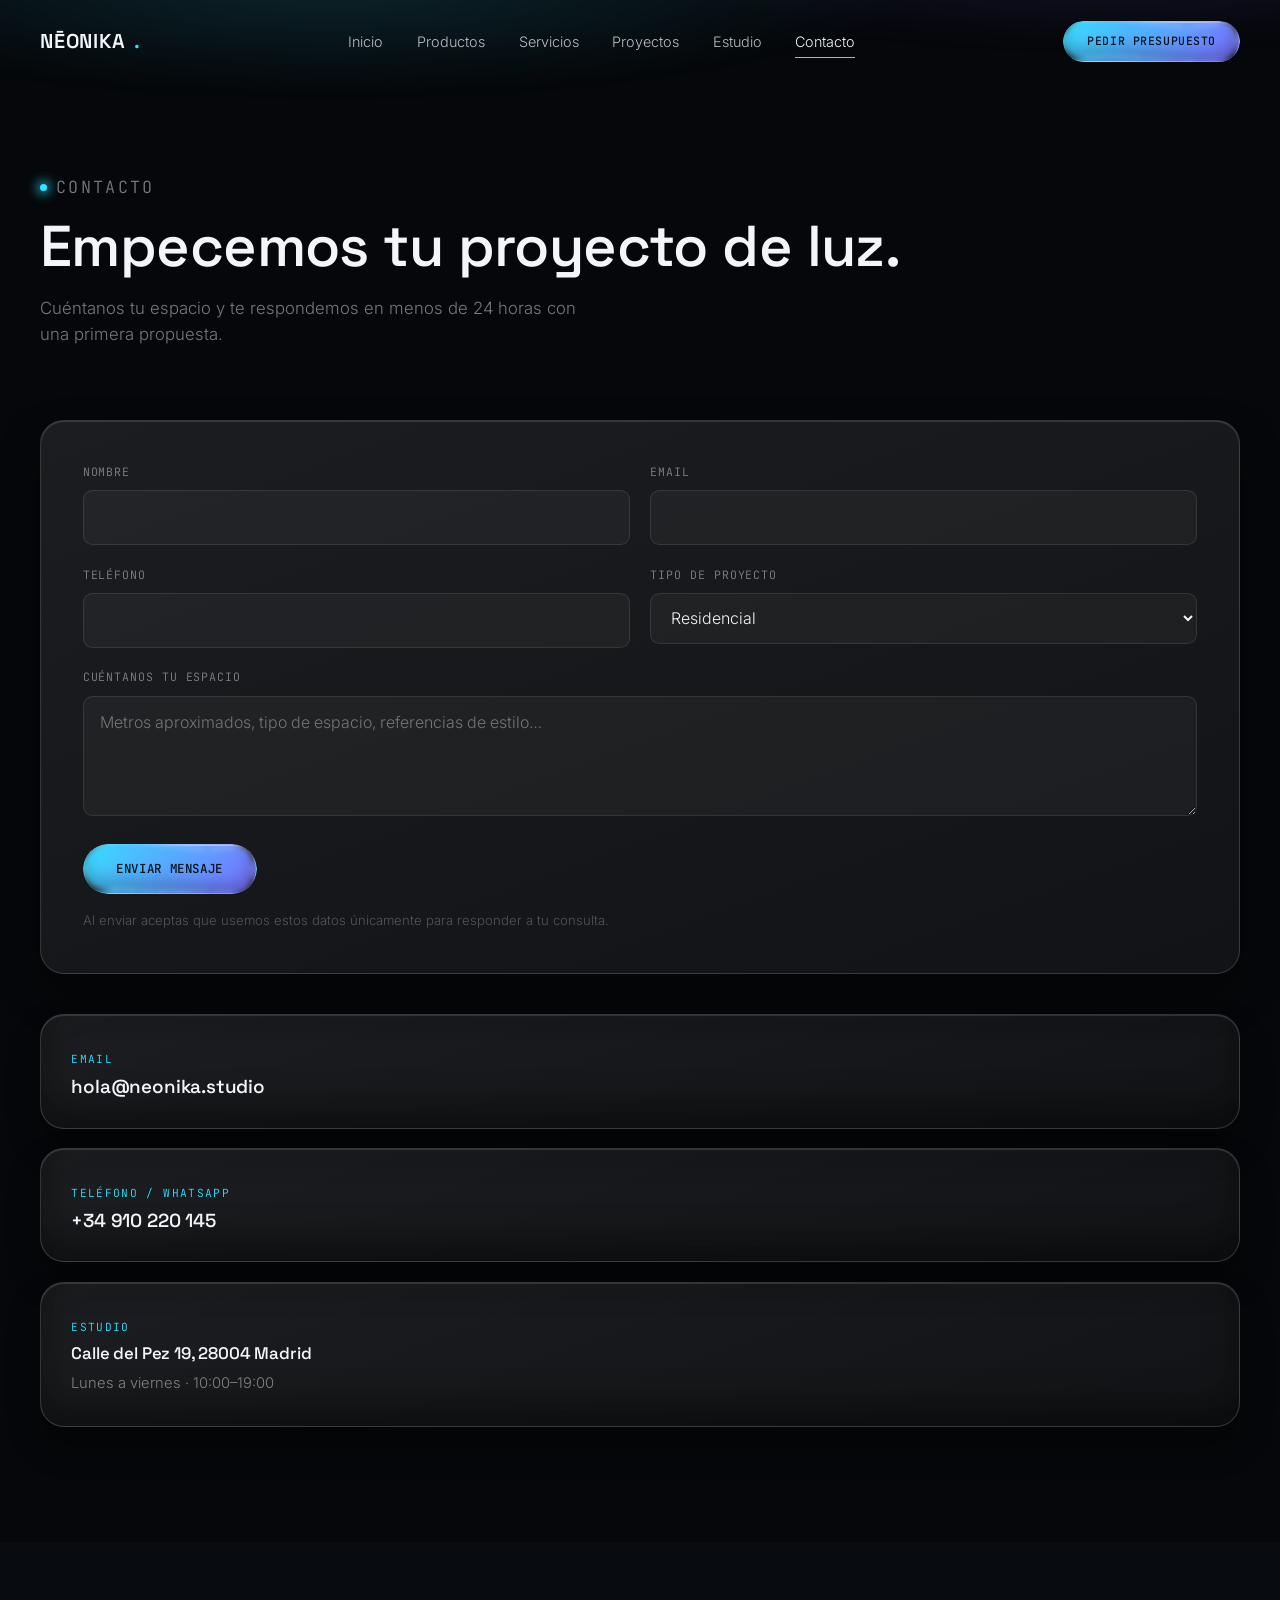
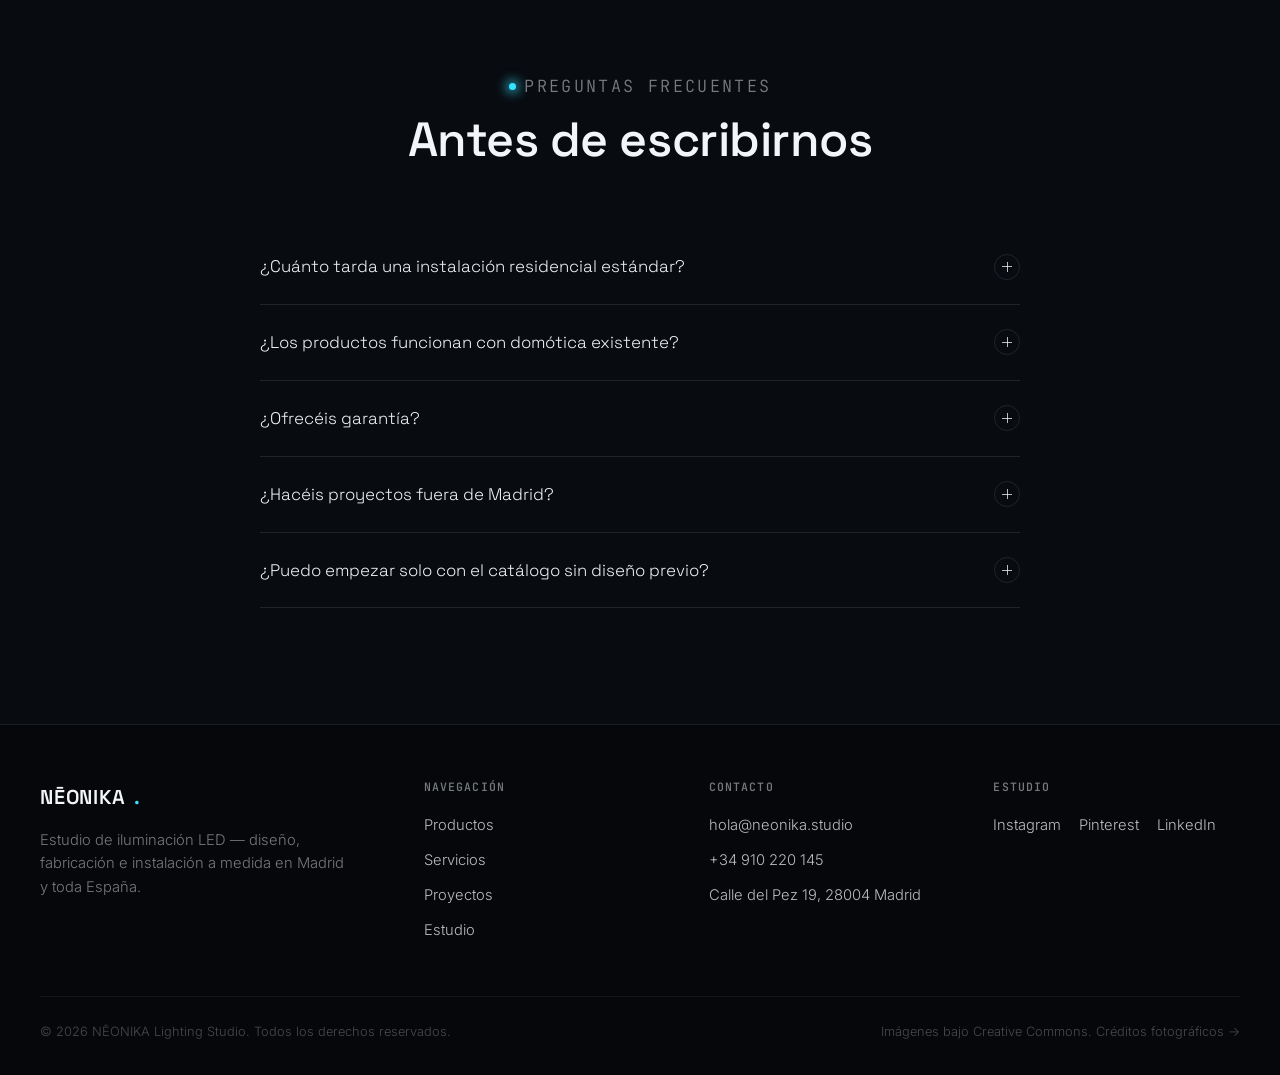
==== contacto.html @ 1927b4bb "Sitio NĒONIKA: estudio de iluminación LED premium 7 páginas estáticas (inicio, productos, servicios," ====
<!doctype html>
<html lang="es">
<head>
  <meta charset="UTF-8" />
  <meta name="viewport" content="width=device-width, initial-scale=1.0" />
  <title>Contacto — NĒONIKA</title>
  <meta name="description" content="Pide tu estudio de iluminación gratuito. Teléfono, email, WhatsApp y formulario de contacto del estudio NĒONIKA." />
  <link rel="icon" href="assets/favicon.svg" type="image/svg+xml" />
  <link rel="preconnect" href="https://fonts.googleapis.com" />
  <link rel="preconnect" href="https://fonts.gstatic.com" crossorigin />
  <link rel="stylesheet" href="https://fonts.googleapis.com/css2?family=Space+Grotesk:wght@500;600;700&family=Inter:wght@300;400;500;600&family=JetBrains+Mono:wght@400;500&display=swap" />
  <link rel="stylesheet" href="styles.css?v=20260702" />
</head>
<body data-page="contacto.html">
  <a class="skip-link" href="#main">Saltar al contenido</a>

  <svg width="0" height="0" style="position:absolute" aria-hidden="true">
    <defs>
      <filter id="glass-distortion" x="-20%" y="-20%" width="140%" height="140%" color-interpolation-filters="sRGB">
        <feTurbulence type="fractalNoise" baseFrequency="0.012 0.018" numOctaves="1" seed="7" result="turbulence" />
        <feGaussianBlur in="turbulence" stdDeviation="2" result="blurredNoise" />
        <feDisplacementMap in="SourceGraphic" in2="blurredNoise" scale="22" xChannelSelector="R" yChannelSelector="B" result="displaced" />
        <feGaussianBlur in="displaced" stdDeviation="2" result="finalBlur" />
        <feComposite in="finalBlur" in2="finalBlur" operator="over" />
      </filter>
    </defs>
  </svg>

  <header class="nav" id="site-nav">
    <div class="container">
      <a href="index.html" class="brand"><span data-brand-name>NĒONIKA</span><span class="brand-dot">.</span></a>
      <nav class="nav-links" data-nav-links aria-label="Navegación principal"></nav>
      <div class="nav-actions">
        <a href="contacto.html" class="btn-glass btn-primary btn-sm">Pedir presupuesto</a>
        <button class="nav-toggle" aria-label="Abrir menú" aria-expanded="false">
          <span></span><span></span><span></span>
        </button>
      </div>
    </div>
  </header>

  <div class="mobile-menu" aria-hidden="true">
    <nav data-mobile-links aria-label="Navegación móvil"></nav>
  </div>

  <main id="main">
    <section class="page-hero">
      <div class="container">
        <p class="kicker">Contacto</p>
        <h1 class="reveal">Empecemos tu proyecto de luz.</h1>
        <p class="reveal">Cuéntanos tu espacio y te respondemos en menos de 24 horas con una primera propuesta.</p>
      </div>
    </section>

    <section class="section" style="padding-top:1rem">
      <div class="container" style="display:grid; gap:2.5rem; grid-template-columns:1fr">
        <form class="form-glass reveal" data-contact-form novalidate>
          <div class="field-row two">
            <div class="field">
              <label for="name">Nombre</label>
              <input id="name" name="name" type="text" required autocomplete="name" />
            </div>
            <div class="field">
              <label for="email">Email</label>
              <input id="email" name="email" type="email" required autocomplete="email" />
            </div>
          </div>
          <div class="field-row two">
            <div class="field">
              <label for="phone">Teléfono</label>
              <input id="phone" name="phone" type="tel" autocomplete="tel" />
            </div>
            <div class="field">
              <label for="type">Tipo de proyecto</label>
              <select id="type" name="type">
                <option value="residencial">Residencial</option>
                <option value="comercial">Comercial / retail</option>
                <option value="arquitectonico">Arquitectónico / fachada</option>
                <option value="otro">Otro</option>
              </select>
            </div>
          </div>
          <div class="field">
            <label for="message">Cuéntanos tu espacio</label>
            <textarea id="message" name="message" required placeholder="Metros aproximados, tipo de espacio, referencias de estilo…"></textarea>
          </div>
          <button type="submit" class="btn-glass btn-primary">Enviar mensaje</button>
          <div class="form-success" data-form-success role="status">Mensaje enviado — te respondemos en menos de 24h.</div>
          <p class="form-note">Al enviar aceptas que usemos estos datos únicamente para responder a tu consulta.</p>
        </form>

        <div class="reveal" style="display:grid; gap:1.2rem; grid-template-columns:1fr">
          <div class="card-glass">
            <span class="eyebrow-mute">Email</span>
            <h3><a data-brand-email href="#">hola@neonika.studio</a></h3>
          </div>
          <div class="card-glass">
            <span class="eyebrow-mute">Teléfono / WhatsApp</span>
            <h3><a data-brand-phone href="#">+34 910 220 145</a></h3>
          </div>
          <div class="card-glass">
            <span class="eyebrow-mute">Estudio</span>
            <h3 data-brand-address style="font-size:1.05rem">Calle del Pez 19, Madrid</h3>
            <p data-brand-hours>Lunes a viernes · 10:00–19:00</p>
          </div>
        </div>
      </div>
    </section>

    <section class="section" style="background:var(--bg-1)">
      <div class="container">
        <div class="section-head center reveal">
          <p class="kicker">Preguntas frecuentes</p>
          <h2>Antes de escribirnos</h2>
        </div>
        <div class="grid-faqs reveal" data-faqs style="margin-inline:auto"></div>
      </div>
    </section>
  </main>

  <footer class="footer">
    <div class="container">
      <div class="footer-grid">
        <div class="footer-brand">
          <a href="index.html" class="brand"><span data-brand-name>NĒONIKA</span><span class="brand-dot">.</span></a>
          <p>Estudio de iluminación LED — diseño, fabricación e instalación a medida en Madrid y toda España.</p>
        </div>
        <div class="footer-col">
          <h4>Navegación</h4>
          <a href="productos.html">Productos</a>
          <a href="servicios.html">Servicios</a>
          <a href="proyectos.html">Proyectos</a>
          <a href="nosotros.html">Estudio</a>
        </div>
        <div class="footer-col">
          <h4>Contacto</h4>
          <a data-brand-email href="#">hola@neonika.studio</a>
          <a data-brand-phone href="#">+34 910 220 145</a>
          <p data-brand-address>Calle del Pez 19, Madrid</p>
        </div>
        <div class="footer-col">
          <h4>Estudio</h4>
          <div class="footer-socials" data-socials></div>
        </div>
      </div>
      <div class="footer-bottom">
        <span>© <span data-brand-year>2026</span> NĒONIKA Lighting Studio. Todos los derechos reservados.</span>
        <span>Imágenes bajo Creative Commons. <a href="creditos.html">Créditos fotográficos →</a></span>
      </div>
    </div>
  </footer>

  <script defer src="lib/gsap.min.js"></script>
  <script defer src="lib/ScrollTrigger.min.js"></script>
  <script defer src="lib/manifest.js"></script>
  <script defer src="main.js?v=20260702"></script>
</body>
</html>
---- styles.css ----
/* =============================================================
   NĒONIKA — Iluminación LED premium
   1. Tokens
   2. Reset & base
   3. Utilities
   4. Typography
   5. Components (nav, buttons, glass frames, cards, forms)
   6. Sections
   7. Effects / animations
   8. Responsive
   9. Reduced motion
   ============================================================= */

/* =============================================================
   1. Tokens
   ============================================================= */
:root {
  --bg:        #05070a;
  --bg-1:      #080b10;
  --bg-2:      #0b0f16;
  --bg-3:      #11161f;
  --bg-4:      #161c27;

  --ink:       #f3f6f9;
  --ink-soft:  rgba(243, 246, 249, 0.76);
  --ink-mute:  rgba(243, 246, 249, 0.48);
  --ink-dim:   rgba(243, 246, 249, 0.28);

  --accent:      #35e2ff;
  --accent-soft: rgba(53, 226, 255, 0.16);
  --accent-2:    #7c6bff;
  --accent-3:    #c165ff;

  --line:      rgba(243, 246, 249, 0.10);
  --line-soft: rgba(243, 246, 249, 0.06);

  --glass-bg:     rgba(255, 255, 255, 0.05);
  --glass-bg-2:   rgba(255, 255, 255, 0.09);
  --glass-border: rgba(255, 255, 255, 0.14);

  --display: "Space Grotesk", "Inter Display", -apple-system, sans-serif;
  --sans:    "Inter", -apple-system, BlinkMacSystemFont, "Segoe UI", system-ui, sans-serif;
  --mono:    "JetBrains Mono", ui-monospace, "SFMono-Regular", monospace;

  --ease-out:    cubic-bezier(0.16, 1, 0.3, 1);
  --ease-in:     cubic-bezier(0.7, 0, 0.84, 0);
  --ease-soft:   cubic-bezier(0.25, 0.46, 0.45, 0.94);
  --ease-bounce: cubic-bezier(0.34, 1.56, 0.64, 1);

  --nav-h: 84px;
  --radius-lg: 1.5rem;
  --radius-md: 1rem;
  --radius-sm: 0.6rem;
  --radius-pill: 999px;

  --container: 1240px;
}

/* =============================================================
   2. Reset & base
   ============================================================= */
*, *::before, *::after { box-sizing: border-box; margin: 0; }
html {
  -webkit-text-size-adjust: 100%;
  tab-size: 2;
  overflow-x: clip;
  scroll-behavior: smooth;
}
body {
  background: var(--bg);
  color: var(--ink);
  font-family: var(--sans);
  font-size: 16px;
  font-weight: 300;
  line-height: 1.6;
  -webkit-font-smoothing: antialiased;
  -moz-osx-font-smoothing: grayscale;
  text-rendering: optimizeLegibility;
  overflow-x: clip;
  overscroll-behavior-y: none;
}
img, svg, video, canvas { display: block; max-width: 100%; }
img { height: auto; }
button { font: inherit; color: inherit; cursor: pointer; border: 0; background: none; }
a { color: inherit; text-decoration: none; }
ul, ol { list-style: none; padding: 0; }
input, textarea, select { font: inherit; color: inherit; }
p { text-wrap: pretty; }
h1, h2, h3, h4 {
  font-family: var(--display);
  font-weight: 550;
  text-wrap: balance;
  line-height: 1.05;
  letter-spacing: -0.01em;
  color: var(--ink);
}
::selection { background: var(--accent); color: var(--bg); }

:focus-visible {
  outline: 2px solid var(--accent);
  outline-offset: 3px;
  border-radius: 4px;
}

/* =============================================================
   3. Utilities
   ============================================================= */
.container {
  width: 100%;
  max-width: var(--container);
  margin-inline: auto;
  padding-inline: 1.25rem;
}
.sr-only {
  position: absolute; width: 1px; height: 1px;
  padding: 0; margin: -1px; overflow: hidden;
  clip: rect(0,0,0,0); white-space: nowrap; border: 0;
}
.skip-link {
  position: fixed; top: -100px; left: 1rem;
  padding: .7rem 1.1rem; background: var(--ink); color: var(--bg);
  z-index: 9999; border-radius: 8px; font-weight: 500;
  transition: top .25s var(--ease-out);
}
.skip-link:focus { top: 1rem; }

.kicker {
  font-family: var(--mono);
  font-size: 0.72rem;
  letter-spacing: 0.14em;
  text-transform: uppercase;
  color: var(--accent);
  display: inline-flex;
  align-items: center;
  gap: 0.55rem;
}
.kicker::before {
  content: "";
  width: 7px; height: 7px;
  border-radius: 50%;
  background: var(--accent);
  box-shadow: 0 0 12px 2px var(--accent);
}

.eyebrow-mute {
  font-family: var(--mono);
  font-size: 0.7rem;
  letter-spacing: 0.12em;
  text-transform: uppercase;
  color: var(--ink-mute);
}

.reveal {
  opacity: 0;
  transform: translateY(28px);
  transition: opacity 0.9s var(--ease-out), transform 0.9s var(--ease-out);
}
.reveal.is-visible { opacity: 1; transform: none; }
.reveal[data-split] { opacity: 1; transform: none; }

.stagger > * { transition-delay: calc(var(--i, 0) * 90ms); }

.section {
  position: relative;
  padding-block: clamp(4rem, 9vw, 8rem);
}
.section-head {
  max-width: 640px;
  margin-bottom: clamp(2.5rem, 5vw, 4rem);
}
.section-head h2 { font-size: clamp(1.9rem, 4vw, 3rem); margin-top: .9rem; }
.section-head p { color: var(--ink-mute); margin-top: 1rem; font-size: 1.05rem; }
.section-head.center { margin-inline: auto; text-align: center; }

.hairline {
  height: 1px;
  background: var(--line);
  border: 0;
}

/* =============================================================
   4. Typography components
   ============================================================= */
.text-gradient {
  background: linear-gradient(120deg, var(--accent) 0%, var(--accent-2) 55%, var(--accent-3) 100%);
  -webkit-background-clip: text;
  background-clip: text;
  color: transparent;
}

/* =============================================================
   5. Components
   ============================================================= */

/* --- Nav --- */
.nav {
  position: fixed;
  inset: 0 0 auto 0;
  z-index: 100;
  height: var(--nav-h);
  display: flex;
  align-items: center;
  background: transparent;
  border-bottom: 1px solid transparent;
  transition: background .4s var(--ease-out), border-color .4s var(--ease-out), backdrop-filter .4s var(--ease-out);
}
.nav.is-solid {
  background: rgba(5, 7, 10, 0.72);
  border-bottom-color: var(--line);
  backdrop-filter: blur(16px) saturate(160%);
  -webkit-backdrop-filter: blur(16px) saturate(160%);
}
.nav .container {
  display: flex;
  align-items: center;
  justify-content: space-between;
  gap: 1.5rem;
}
.brand {
  font-family: var(--display);
  font-weight: 600;
  font-size: 1.25rem;
  letter-spacing: 0.04em;
  display: inline-flex;
  align-items: center;
  gap: .5rem;
}
.brand-dot { color: var(--accent); }
.nav-links {
  display: none;
  align-items: center;
  gap: 2.1rem;
}
.nav-links a {
  position: relative;
  font-size: 0.9rem;
  color: var(--ink-soft);
  padding-block: .3rem;
  transition: color .3s var(--ease-out);
}
.nav-links a::after {
  content: "";
  position: absolute; left: 0; right: 100%; bottom: 0;
  height: 1px;
  background: var(--accent);
  transition: right .35s var(--ease-out);
}
.nav-links a:hover, .nav-links a.active { color: var(--ink); }
.nav-links a:hover::after, .nav-links a.active::after { right: 0; }

.nav-actions { display: flex; align-items: center; gap: 1rem; }
.nav-toggle {
  display: inline-flex;
  flex-direction: column;
  gap: 5px;
  padding: .5rem;
  z-index: 110;
}
.nav-toggle span {
  width: 22px; height: 1.5px;
  background: var(--ink);
  transition: transform .35s var(--ease-out), opacity .35s var(--ease-out);
}
.nav-toggle[aria-expanded="true"] span:nth-child(1) { transform: translateY(6.5px) rotate(45deg); }
.nav-toggle[aria-expanded="true"] span:nth-child(2) { opacity: 0; }
.nav-toggle[aria-expanded="true"] span:nth-child(3) { transform: translateY(-6.5px) rotate(-45deg); }

.mobile-menu {
  position: fixed; inset: 0;
  z-index: 90;
  background: rgba(5, 7, 10, 0.98);
  display: flex;
  flex-direction: column;
  align-items: center;
  justify-content: center;
  gap: 1.6rem;
  opacity: 0;
  pointer-events: none;
  transform: translateY(-12px);
  transition: opacity .4s var(--ease-out), transform .4s var(--ease-out);
}
.mobile-menu.is-open { opacity: 1; pointer-events: auto; transform: none; }
.mobile-menu a { font-family: var(--display); font-size: 1.7rem; color: var(--ink-soft); }
.mobile-menu a:hover, .mobile-menu a.active { color: var(--accent); }

/* --- Liquid glass buttons --- */
.btn-glass {
  position: relative;
  isolation: isolate;
  display: inline-flex;
  align-items: center;
  justify-content: center;
  gap: 0.6rem;
  padding: 0.95rem 2.1rem;
  border-radius: var(--radius-pill);
  font-family: var(--mono);
  font-size: 0.78rem;
  font-weight: 500;
  letter-spacing: 0.05em;
  text-transform: uppercase;
  color: var(--ink);
  overflow: hidden;
  transition: transform .4s var(--ease-out), filter .4s var(--ease-out);
}
.btn-glass:hover { transform: scale(1.045) translateY(-1px); filter: brightness(1.1); }
.btn-glass:active { transform: scale(0.97); }

.btn-glass::before {
  content: "";
  position: absolute;
  inset: 0;
  z-index: -2;
  border-radius: inherit;
  background: linear-gradient(180deg, rgba(255,255,255,0.16), rgba(255,255,255,0.03));
  border: 1px solid var(--glass-border);
  box-shadow:
    inset 0 1px 1px rgba(255,255,255,0.45),
    inset 0 -8px 14px rgba(0,0,0,0.4),
    inset 0 0 18px rgba(0,0,0,0.18),
    0 10px 26px rgba(0,0,0,0.4);
  backdrop-filter: blur(6px) saturate(140%);
  -webkit-backdrop-filter: blur(6px) saturate(140%);
}
.btn-glass::after {
  content: "";
  position: absolute;
  inset: 0;
  z-index: -1;
  border-radius: inherit;
  opacity: 0.9;
  -webkit-backdrop-filter: blur(2px);
  backdrop-filter: blur(2px);
}
@supports (backdrop-filter: url(#a)) {
  .btn-glass::after { backdrop-filter: url(#glass-distortion) blur(2px); }
}

.btn-glass.btn-primary {
  color: #04121a;
}
.btn-glass.btn-primary::before {
  background: linear-gradient(135deg, var(--accent) 0%, var(--accent-2) 100%);
  border-color: rgba(255,255,255,0.35);
  box-shadow:
    inset 0 1px 1px rgba(255,255,255,0.6),
    inset 0 -8px 16px rgba(0,0,0,0.25),
    0 0 0 1px rgba(53,226,255,0.25),
    0 10px 30px rgba(53,226,255,0.28);
}
.btn-glass.btn-primary:hover { filter: brightness(1.08) saturate(1.1); }

.btn-glass.btn-ghost::before {
  background: rgba(255,255,255,0.03);
  box-shadow:
    inset 0 1px 1px rgba(255,255,255,0.18),
    inset 0 -6px 12px rgba(0,0,0,0.3);
}

.btn-glass.btn-sm { padding: 0.7rem 1.5rem; font-size: 0.72rem; }

/* --- Liquid glass image frame --- */
.frame-glass {
  position: relative;
  border-radius: var(--radius-lg);
  overflow: hidden;
  background: var(--bg-3);
  border: 1px solid var(--glass-border);
  box-shadow:
    inset 0 1px 1px rgba(255,255,255,0.22),
    inset 0 -30px 50px rgba(0,0,0,0.5),
    0 24px 50px rgba(0,0,0,0.4);
}
.frame-glass img {
  width: 100%; height: 100%;
  object-fit: cover;
  transition: transform 1s var(--ease-out), filter 1s var(--ease-out);
}
.frame-glass:hover img { transform: scale(1.06); filter: saturate(1.15) brightness(1.05); }
.frame-glass::after {
  content: "";
  position: absolute; inset: 0;
  border-radius: inherit;
  padding: 1px;
  background: linear-gradient(135deg, var(--accent), transparent 45%, var(--accent-3));
  -webkit-mask: linear-gradient(#000 0 0) content-box, linear-gradient(#000 0 0);
  -webkit-mask-composite: xor;
  mask-composite: exclude;
  opacity: 0;
  transition: opacity .6s var(--ease-out);
  pointer-events: none;
}
.frame-glass:hover::after { opacity: 0.65; }
.frame-glass .frame-caption {
  position: absolute; left: 0; right: 0; bottom: 0;
  padding: 1.4rem 1.4rem 1.2rem;
  background: linear-gradient(0deg, rgba(0,0,0,0.75), transparent);
}
.frame-glass .frame-caption .eyebrow-mute { color: var(--accent); }
.frame-glass .frame-caption h3 { font-size: 1.05rem; margin-top: .3rem; }

/* --- Glass card (products / services / faqs) --- */
.card-glass {
  position: relative;
  border-radius: var(--radius-lg);
  padding: 1.9rem;
  background: linear-gradient(160deg, var(--glass-bg-2), var(--glass-bg));
  border: 1px solid var(--glass-border);
  box-shadow:
    inset 0 1px 1px rgba(255,255,255,0.14),
    inset 0 -20px 34px rgba(0,0,0,0.4),
    0 18px 34px rgba(0,0,0,0.32);
  transition: transform .5s var(--ease-out), box-shadow .5s var(--ease-out), border-color .5s var(--ease-out);
}
.card-glass:hover {
  transform: translateY(-6px);
  border-color: rgba(53,226,255,0.35);
  box-shadow:
    inset 0 1px 1px rgba(255,255,255,0.16),
    inset 0 -20px 34px rgba(0,0,0,0.4),
    0 26px 50px rgba(0,0,0,0.4),
    0 0 40px rgba(53,226,255,0.12);
}

.card-visual {
  aspect-ratio: 4 / 3;
  border-radius: var(--radius-md);
  overflow: hidden;
  background: radial-gradient(circle at 30% 20%, rgba(53,226,255,0.16), transparent 60%), var(--bg-4);
  display: flex; align-items: center; justify-content: center;
  margin-bottom: 1.4rem;
  border: 1px solid var(--line);
}
.card-visual img { width: 100%; height: 100%; object-fit: cover; }
.card-visual svg { width: 46%; height: 46%; filter: drop-shadow(0 0 16px rgba(53,226,255,0.55)); }

.card-glass .eyebrow-mute { color: var(--accent); }
.card-glass h3 { font-size: 1.18rem; margin-top: .4rem; }
.card-glass p { color: var(--ink-mute); font-size: 0.92rem; margin-top: .6rem; }
.card-glass .card-foot {
  display: flex; align-items: center; justify-content: space-between;
  margin-top: 1.3rem; padding-top: 1.1rem; border-top: 1px solid var(--line-soft);
}
.card-glass .price { font-family: var(--mono); font-size: 0.85rem; color: var(--ink-soft); }

/* --- Stat --- */
.stat { text-align: center; }
.stat .num {
  font-family: var(--display);
  font-size: clamp(2.2rem, 4.5vw, 3.4rem);
  font-weight: 600;
  color: var(--ink);
}
.stat .num .suffix { color: var(--accent); }
.stat .label { margin-top: .5rem; color: var(--ink-mute); font-size: 0.85rem; }

/* --- Form --- */
.form-glass {
  border-radius: var(--radius-lg);
  padding: clamp(1.6rem, 4vw, 2.6rem);
  background: linear-gradient(160deg, var(--glass-bg-2), var(--glass-bg));
  border: 1px solid var(--glass-border);
  box-shadow: inset 0 1px 1px rgba(255,255,255,0.14), 0 20px 40px rgba(0,0,0,0.35);
}
.field { margin-bottom: 1.3rem; }
.field label {
  display: block;
  font-family: var(--mono);
  font-size: 0.72rem;
  letter-spacing: 0.08em;
  text-transform: uppercase;
  color: var(--ink-mute);
  margin-bottom: .55rem;
}
.field input, .field textarea, .field select {
  width: 100%;
  padding: 0.85rem 1rem;
  background: rgba(255,255,255,0.04);
  border: 1px solid var(--line);
  border-radius: var(--radius-sm);
  color: var(--ink);
  transition: border-color .3s var(--ease-out), background .3s var(--ease-out);
}
.field input:focus, .field textarea:focus, .field select:focus {
  outline: none;
  border-color: var(--accent);
  background: rgba(53,226,255,0.05);
}
.field textarea { resize: vertical; min-height: 120px; }
.field-row { display: grid; gap: 1.3rem; grid-template-columns: 1fr; }
.form-note { font-size: 0.82rem; color: var(--ink-dim); margin-top: 1rem; }
.form-success {
  display: none;
  align-items: center; gap: .7rem;
  padding: 1rem 1.2rem;
  border-radius: var(--radius-sm);
  background: rgba(53,226,255,0.1);
  border: 1px solid rgba(53,226,255,0.3);
  color: var(--accent);
  font-size: 0.9rem;
  margin-top: 1rem;
}
.form-success.is-visible { display: flex; }

/* --- Accordion (FAQ) --- */
.accordion-item {
  border-bottom: 1px solid var(--line);
}
.accordion-trigger {
  width: 100%;
  display: flex; align-items: center; justify-content: space-between;
  gap: 1rem;
  padding: 1.5rem 0;
  text-align: left;
  font-family: var(--display);
  font-size: 1.05rem;
  color: var(--ink);
}
.accordion-trigger .plus {
  flex-shrink: 0;
  width: 26px; height: 26px;
  border-radius: 50%;
  border: 1px solid var(--line);
  display: flex; align-items: center; justify-content: center;
  position: relative;
  transition: transform .4s var(--ease-out), border-color .4s var(--ease-out);
}
.accordion-trigger .plus::before, .accordion-trigger .plus::after {
  content: ""; position: absolute; background: var(--ink-soft);
}
.accordion-trigger .plus::before { width: 10px; height: 1px; }
.accordion-trigger .plus::after { width: 1px; height: 10px; }
.accordion-item.is-open .accordion-trigger .plus { transform: rotate(135deg); border-color: var(--accent); }
.accordion-panel {
  max-height: 0;
  overflow: hidden;
  transition: max-height .5s var(--ease-out);
}
.accordion-panel p { padding-bottom: 1.5rem; color: var(--ink-mute); max-width: 60ch; }

/* --- Testimonial --- */
.testimonial-card {
  padding: 2rem;
  border-radius: var(--radius-lg);
  background: var(--bg-3);
  border: 1px solid var(--line);
}
.testimonial-card .quote-mark {
  font-family: var(--display);
  font-size: 3rem;
  color: var(--accent);
  line-height: 1;
  display: block;
  margin-bottom: .6rem;
}
.testimonial-card p.quote { font-size: 1.02rem; color: var(--ink-soft); }
.testimonial-card .who {
  display: flex; align-items: center; gap: .8rem;
  margin-top: 1.6rem;
}
.avatar-ring {
  width: 42px; height: 42px;
  border-radius: 50%;
  display: flex; align-items: center; justify-content: center;
  font-family: var(--display);
  font-size: 0.82rem;
  color: var(--bg);
  background: linear-gradient(135deg, var(--accent), var(--accent-3));
  flex-shrink: 0;
}
.who .name { font-size: 0.92rem; color: var(--ink); }
.who .role { font-size: 0.8rem; color: var(--ink-dim); }

/* =============================================================
   6. Sections
   ============================================================= */

/* --- Hero (WebGL liquid crystal) --- */
.hero {
  position: relative;
  min-height: 100vh;
  min-height: 100svh;
  display: flex;
  align-items: center;
  overflow: hidden;
  background: var(--bg);
}
#liquid-crystal {
  position: absolute !important;
  inset: 0;
  width: 100% !important;
  height: 100% !important;
  z-index: 0;
}
.hero.no-webgl #liquid-crystal {
  background:
    radial-gradient(ellipse 60% 50% at 30% 30%, rgba(53,226,255,0.22), transparent 60%),
    radial-gradient(ellipse 50% 40% at 75% 65%, rgba(124,107,255,0.20), transparent 60%),
    var(--bg);
}
.hero.no-webgl #lc-canvas { display: none; }

.hero-scrim {
  position: absolute; inset: 0; z-index: 1;
  background: radial-gradient(ellipse 70% 60% at 50% 45%, rgba(5,7,10,0.25) 0%, rgba(5,7,10,0.55) 55%, rgba(5,7,10,0.88) 100%);
  pointer-events: none;
}
.hero-content {
  position: relative;
  z-index: 2;
  width: 100%;
  padding-top: var(--nav-h);
}
.hero-inner { max-width: 780px; }
.hero-title {
  font-size: clamp(2.8rem, 7.5vw, 6rem);
  margin-top: 1.4rem;
  text-shadow: 0 4px 40px rgba(0,0,0,0.5);
}
.hero-sub {
  margin-top: 1.4rem;
  font-size: clamp(1rem, 1.6vw, 1.2rem);
  color: var(--ink-soft);
  max-width: 52ch;
}
.hero-actions {
  margin-top: 2.3rem;
  display: flex;
  flex-wrap: wrap;
  gap: 1rem;
}
.hero-stats {
  position: relative;
  z-index: 2;
  margin-top: clamp(3rem, 8vw, 5rem);
  display: grid;
  grid-template-columns: repeat(2, 1fr);
  gap: 1.6rem 1rem;
  max-width: 640px;
}
.hero-scroll-cue {
  position: absolute; bottom: 2.2rem; left: 50%; transform: translateX(-50%);
  z-index: 2;
  display: flex; flex-direction: column; align-items: center; gap: .6rem;
  color: var(--ink-dim);
  font-family: var(--mono); font-size: 0.68rem; letter-spacing: .12em; text-transform: uppercase;
}
.hero-scroll-cue .line {
  width: 1px; height: 34px;
  background: linear-gradient(180deg, var(--accent), transparent);
  animation: scrollCue 2.2s var(--ease-soft) infinite;
}
@keyframes scrollCue {
  0% { transform: scaleY(0); transform-origin: top; }
  50% { transform: scaleY(1); transform-origin: top; }
  50.01% { transform-origin: bottom; }
  100% { transform: scaleY(0); transform-origin: bottom; }
}

/* --- Page hero (inner pages) --- */
.page-hero {
  position: relative;
  padding-top: calc(var(--nav-h) + 4.5rem);
  padding-bottom: 3.5rem;
  overflow: hidden;
}
.page-hero::before {
  content: "";
  position: absolute; inset: -20% -10% auto -10%;
  height: 70%;
  background: radial-gradient(ellipse 55% 60% at 30% 20%, rgba(53,226,255,0.14), transparent 70%),
              radial-gradient(ellipse 45% 50% at 80% 10%, rgba(124,107,255,0.14), transparent 70%);
  filter: blur(10px);
  pointer-events: none;
}
.page-hero h1 { font-size: clamp(2.2rem, 5vw, 3.6rem); margin-top: 1rem; }
.page-hero p { margin-top: 1.1rem; color: var(--ink-mute); max-width: 56ch; font-size: 1.05rem; }

/* --- Benefits --- */
.benefits-grid {
  display: grid;
  gap: 1.3rem;
  grid-template-columns: 1fr;
}
.benefit-item {
  padding: 1.8rem;
  border-radius: var(--radius-md);
  border: 1px solid var(--line);
  background: var(--bg-2);
  transition: border-color .4s var(--ease-out), background .4s var(--ease-out);
}
.benefit-item:hover { border-color: rgba(53,226,255,0.3); background: var(--bg-3); }
.benefit-item .num { font-family: var(--mono); color: var(--accent); font-size: 0.78rem; }
.benefit-item h3 { font-size: 1.1rem; margin-top: .8rem; }
.benefit-item p { color: var(--ink-mute); font-size: 0.92rem; margin-top: .6rem; }

/* --- Product / gallery grids --- */
.grid-products, .grid-gallery {
  display: grid;
  gap: 1.5rem;
  grid-template-columns: 1fr;
}
.grid-gallery .frame-glass { aspect-ratio: 4/3; }
.grid-testimonials {
  display: grid;
  gap: 1.5rem;
  grid-template-columns: 1fr;
}
.grid-faqs { max-width: 760px; }
.grid-services {
  display: grid;
  gap: 1px;
  background: var(--line);
  border: 1px solid var(--line);
  border-radius: var(--radius-lg);
  overflow: hidden;
}
.service-row {
  background: var(--bg);
  padding: 2.2rem 1.8rem;
  display: grid;
  grid-template-columns: auto 1fr;
  gap: 1.6rem;
  align-items: start;
  transition: background .4s var(--ease-out);
}
.service-row:hover { background: var(--bg-2); }
.service-row .step {
  font-family: var(--mono);
  font-size: 1.4rem;
  color: var(--accent);
}
.service-row h3 { font-size: 1.25rem; }
.service-row p { color: var(--ink-mute); margin-top: .6rem; max-width: 60ch; }

/* --- CTA band --- */
.cta-band {
  position: relative;
  border-radius: var(--radius-lg);
  padding: clamp(2.6rem, 6vw, 5rem);
  text-align: center;
  overflow: hidden;
  background: var(--bg-2);
  border: 1px solid var(--line);
}
.cta-band::before {
  content: "";
  position: absolute; inset: 0;
  background: radial-gradient(ellipse 60% 80% at 50% 100%, rgba(53,226,255,0.16), transparent 70%);
  pointer-events: none;
}
.cta-band h2 { font-size: clamp(1.9rem, 4.2vw, 3rem); max-width: 24ch; margin-inline: auto; }
.cta-band p { color: var(--ink-mute); margin-top: 1rem; max-width: 50ch; margin-inline: auto; }
.cta-band .hero-actions { justify-content: center; margin-top: 2.2rem; }

/* --- Footer --- */
.footer {
  border-top: 1px solid var(--line);
  padding-block: 3.5rem 2rem;
}
.footer-grid {
  display: grid;
  gap: 2.4rem;
  grid-template-columns: 1fr;
}
.footer-brand p { color: var(--ink-mute); margin-top: 1rem; max-width: 34ch; font-size: 0.92rem; }
.footer-col h4 {
  font-family: var(--mono);
  font-size: 0.72rem;
  letter-spacing: 0.1em;
  text-transform: uppercase;
  color: var(--ink-mute);
  margin-bottom: 1rem;
}
.footer-col a, .footer-col p {
  display: block;
  font-size: 0.92rem;
  color: var(--ink-soft);
  padding-block: .35rem;
}
.footer-col a:hover { color: var(--accent); }
.footer-bottom {
  margin-top: 3rem;
  padding-top: 1.6rem;
  border-top: 1px solid var(--line-soft);
  display: flex;
  flex-wrap: wrap;
  gap: 1rem;
  justify-content: space-between;
  font-size: 0.8rem;
  color: var(--ink-dim);
}
.footer-bottom a { color: var(--ink-dim); }
.footer-bottom a:hover { color: var(--accent); }
.footer-socials { display: flex; gap: 1.1rem; }

/* =============================================================
   7. Effects
   ============================================================= */
[data-tilt] { transform-style: preserve-3d; will-change: transform; }

.mouse-glow {
  position: fixed;
  z-index: 0;
  width: 480px; height: 480px;
  border-radius: 50%;
  background: radial-gradient(circle, rgba(53,226,255,0.12), transparent 70%);
  pointer-events: none;
  transform: translate(-50%, -50%);
  opacity: 0;
  transition: opacity .6s var(--ease-out);
  filter: blur(10px);
}
.mouse-glow.is-active { opacity: 1; }

@media (prefers-reduced-motion: reduce) {
  .hero-scroll-cue .line { animation: none; }
}

/* =============================================================
   8. Responsive
   ============================================================= */
@media (min-width: 540px) {
  .field-row.two { grid-template-columns: 1fr 1fr; }
  .hero-stats { grid-template-columns: repeat(4, 1fr); }
}
@media (min-width: 720px) {
  .benefits-grid { grid-template-columns: repeat(2, 1fr); }
  .grid-products { grid-template-columns: repeat(2, 1fr); }
  .grid-gallery { grid-template-columns: repeat(2, 1fr); }
  .grid-testimonials { grid-template-columns: repeat(2, 1fr); }
  .footer-grid { grid-template-columns: 1.4fr repeat(3, 1fr); }
}
@media (min-width: 960px) {
  .nav-links { display: flex; }
  .nav-toggle { display: none; }
  .grid-products { grid-template-columns: repeat(3, 1fr); }
  .grid-testimonials { grid-template-columns: repeat(3, 1fr); }
  .service-row { grid-template-columns: 100px 1fr; padding-inline: 2.4rem; }
}
@media (min-width: 1280px) {
  .grid-gallery { grid-template-columns: repeat(4, 1fr); }
  .grid-gallery .frame-glass:nth-child(4n+1) { grid-row: span 2; aspect-ratio: auto; }
}

/* =============================================================
   9. Reduced motion (only intrusive effects)
   ============================================================= */
@media (prefers-reduced-motion: reduce) {
  html { scroll-behavior: auto; }
  .mouse-glow { display: none; }
}
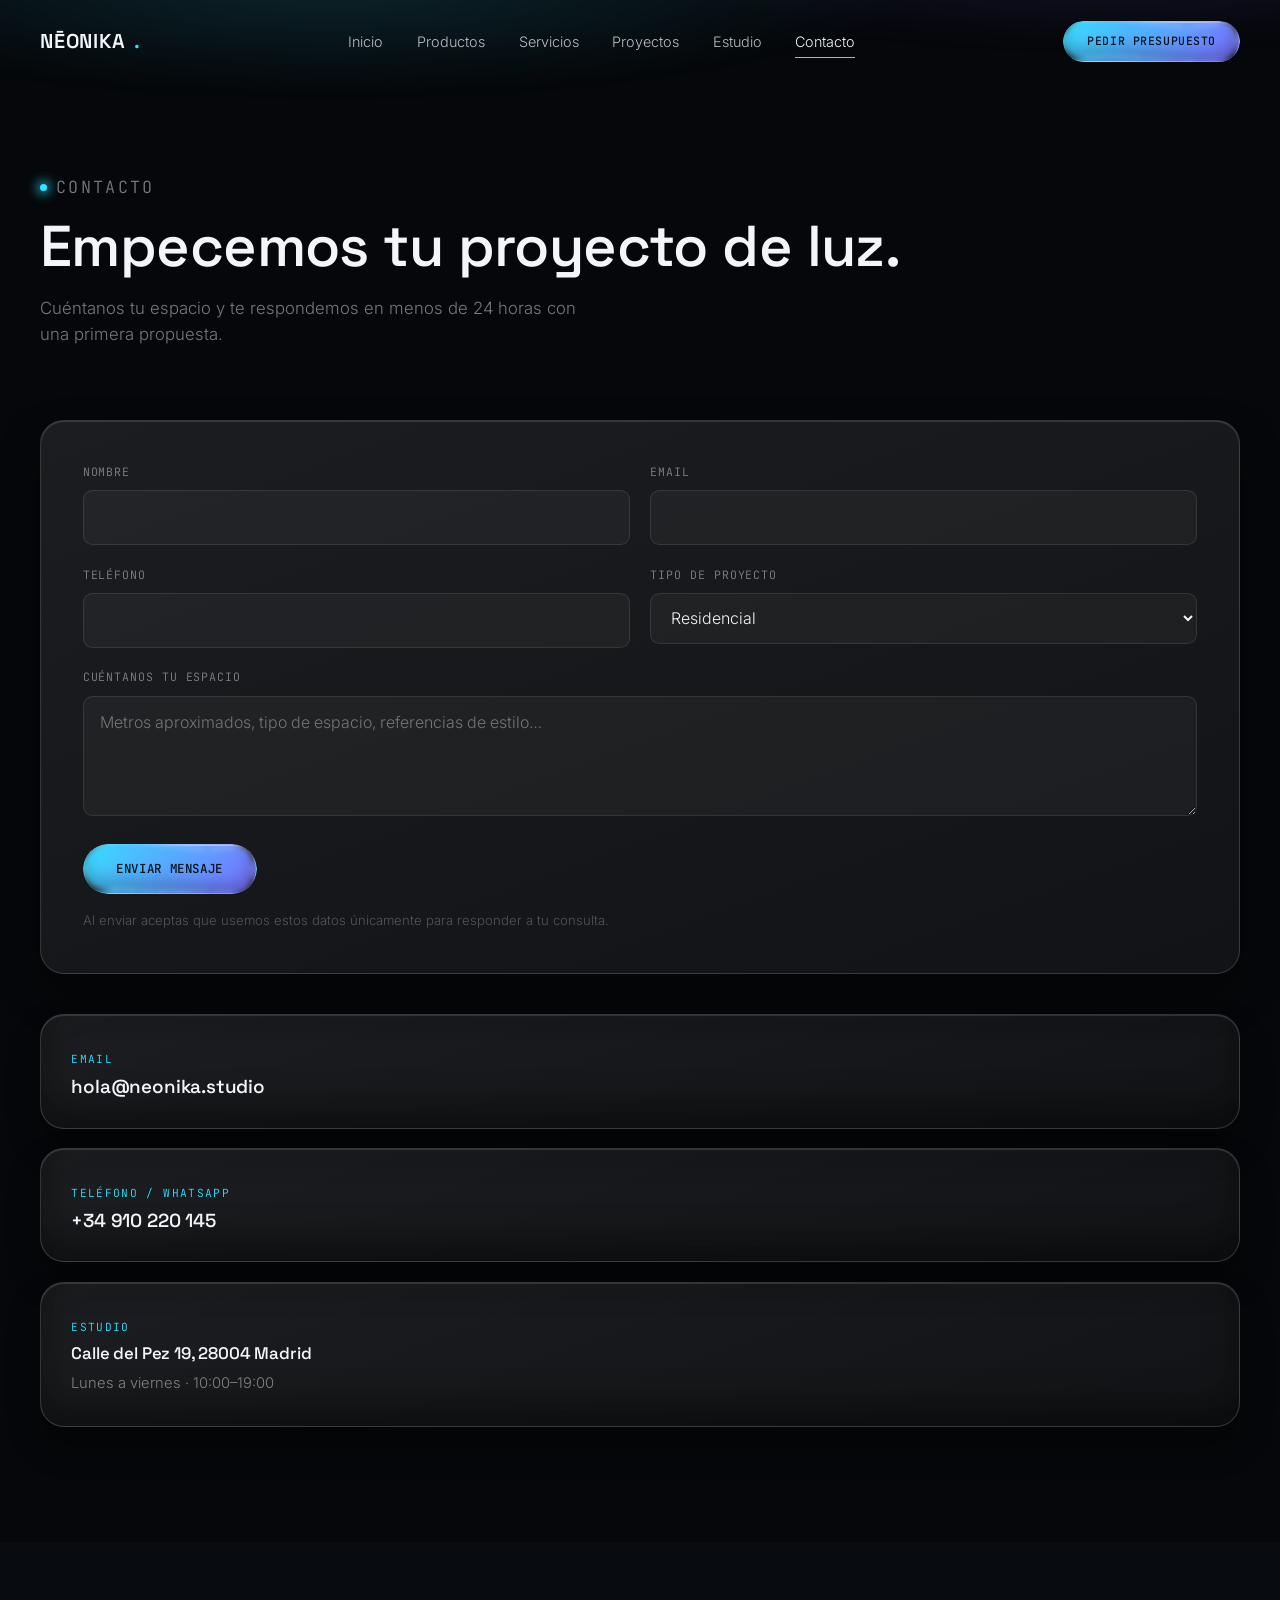
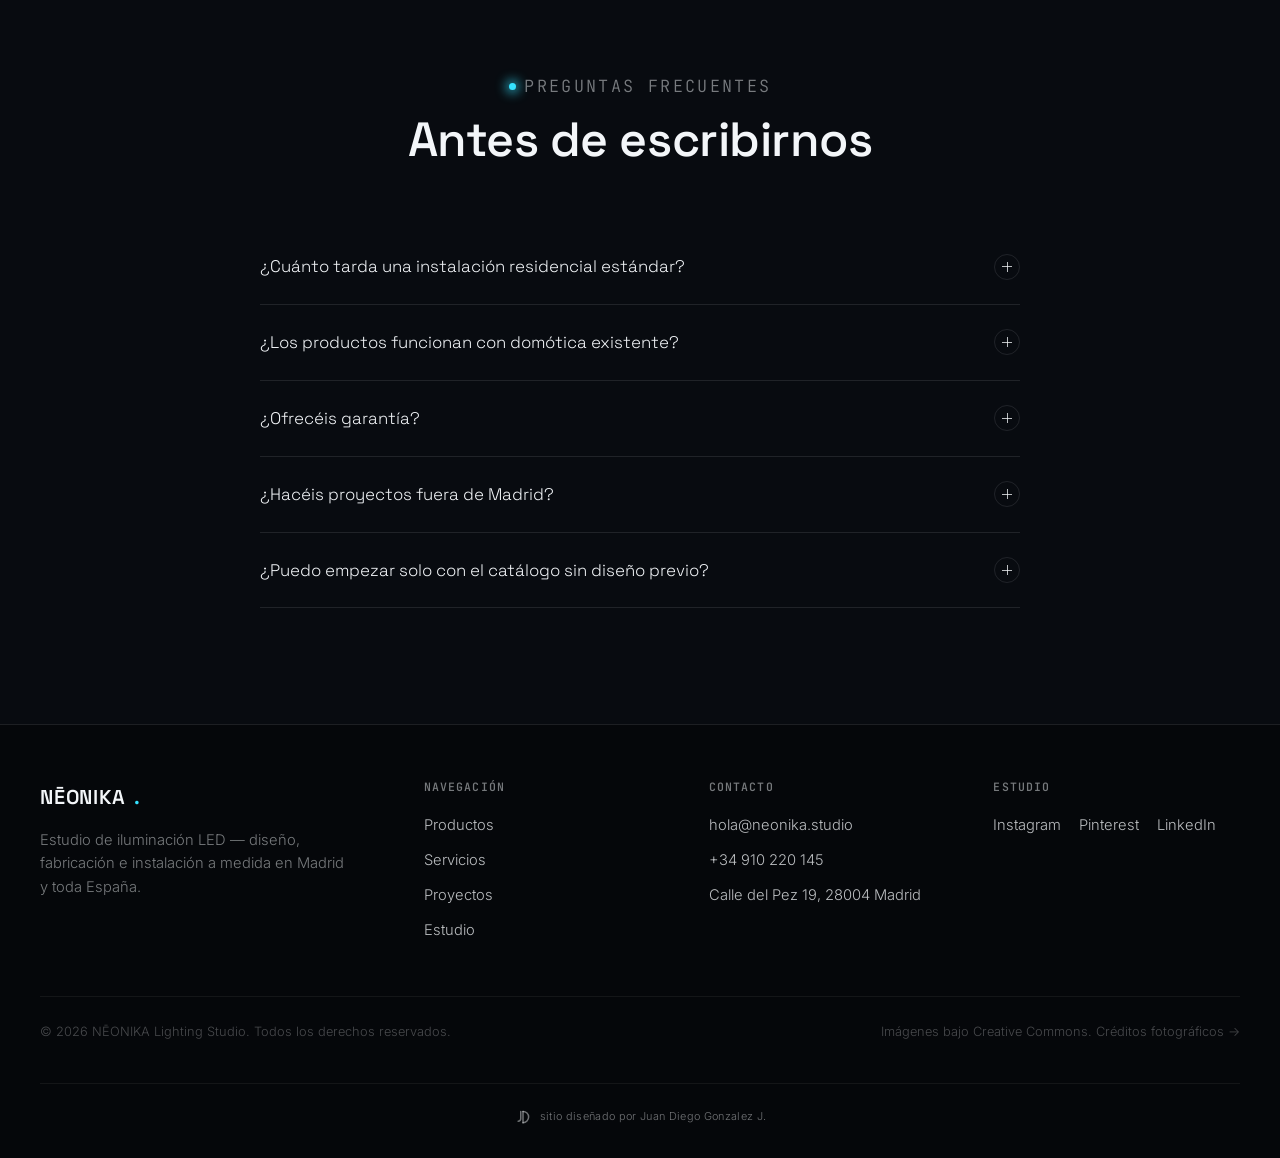
==== commit d5ad872c: "Añade firma de autoría (signature-kit) al footer de todas las páginas Co-Authored-By: Claude Fable 5" ====
--- a/contacto.html
+++ b/contacto.html
@@ -147,6 +147,16 @@
         <span>© <span data-brand-year>2026</span> NĒONIKA Lighting Studio. Todos los derechos reservados.</span>
         <span>Imágenes bajo Creative Commons. <a href="creditos.html">Créditos fotográficos →</a></span>
       </div>
+      <div class="site-signature">
+        <a href="https://www.upwork.com/freelancers/~01351fd2f03bbc7c26?mp_source=share" target="_blank" rel="noopener" aria-label="Sitio diseñado por Juan Diego Gonzalez J.">
+          <svg class="site-signature__mark" viewBox="0 0 48 48" xmlns="http://www.w3.org/2000/svg" aria-hidden="true">
+            <path d="M18,9 L18,28 A7,7 0 0 1 11,35" fill="none" stroke="var(--signature-color, currentColor)" stroke-width="4" stroke-linecap="round"/>
+            <path d="M24,9 L24,39" fill="none" stroke="var(--signature-color, currentColor)" stroke-width="4" stroke-linecap="round"/>
+            <path d="M24,9 A14,14 0 0 1 24,39" fill="none" stroke="var(--signature-color, currentColor)" stroke-width="4" stroke-linecap="round"/>
+          </svg>
+          <span class="site-signature__text">sitio diseñado por Juan Diego Gonzalez J.</span>
+        </a>
+      </div>
     </div>
   </footer>
 
--- a/styles.css
+++ b/styles.css
@@ -54,6 +54,9 @@
   --radius-pill: 999px;
 
   --container: 1240px;
+
+  /* Firma de autoría (signature-kit): tenue respecto al resto del footer */
+  --signature-color: rgba(243, 246, 249, 0.45);
 }
 
 /* =============================================================
@@ -793,6 +796,35 @@
 .footer-bottom a:hover { color: var(--accent); }
 .footer-socials { display: flex; gap: 1.1rem; }
 
+/* Firma de autoría del diseñador (assets/signature-kit) */
+.site-signature {
+  margin-top: 2.5rem;
+  padding-top: 1.5rem;
+  border-top: 1px solid var(--line-soft);
+  display: flex;
+  justify-content: center;
+}
+.site-signature a {
+  display: inline-flex;
+  align-items: center;
+  gap: 0.5rem;
+  color: var(--signature-color);
+  transition: opacity 0.3s ease;
+}
+.site-signature a:hover,
+.site-signature a:focus-visible { opacity: 0.85; }
+.site-signature__mark {
+  width: 18px;
+  height: 18px;
+  display: block;
+}
+.site-signature__text {
+  font-size: 0.68rem;
+  letter-spacing: 0.03em;
+  text-transform: none;
+  font-family: inherit;
+}
+
 /* =============================================================
    7. Effects
    ============================================================= */
